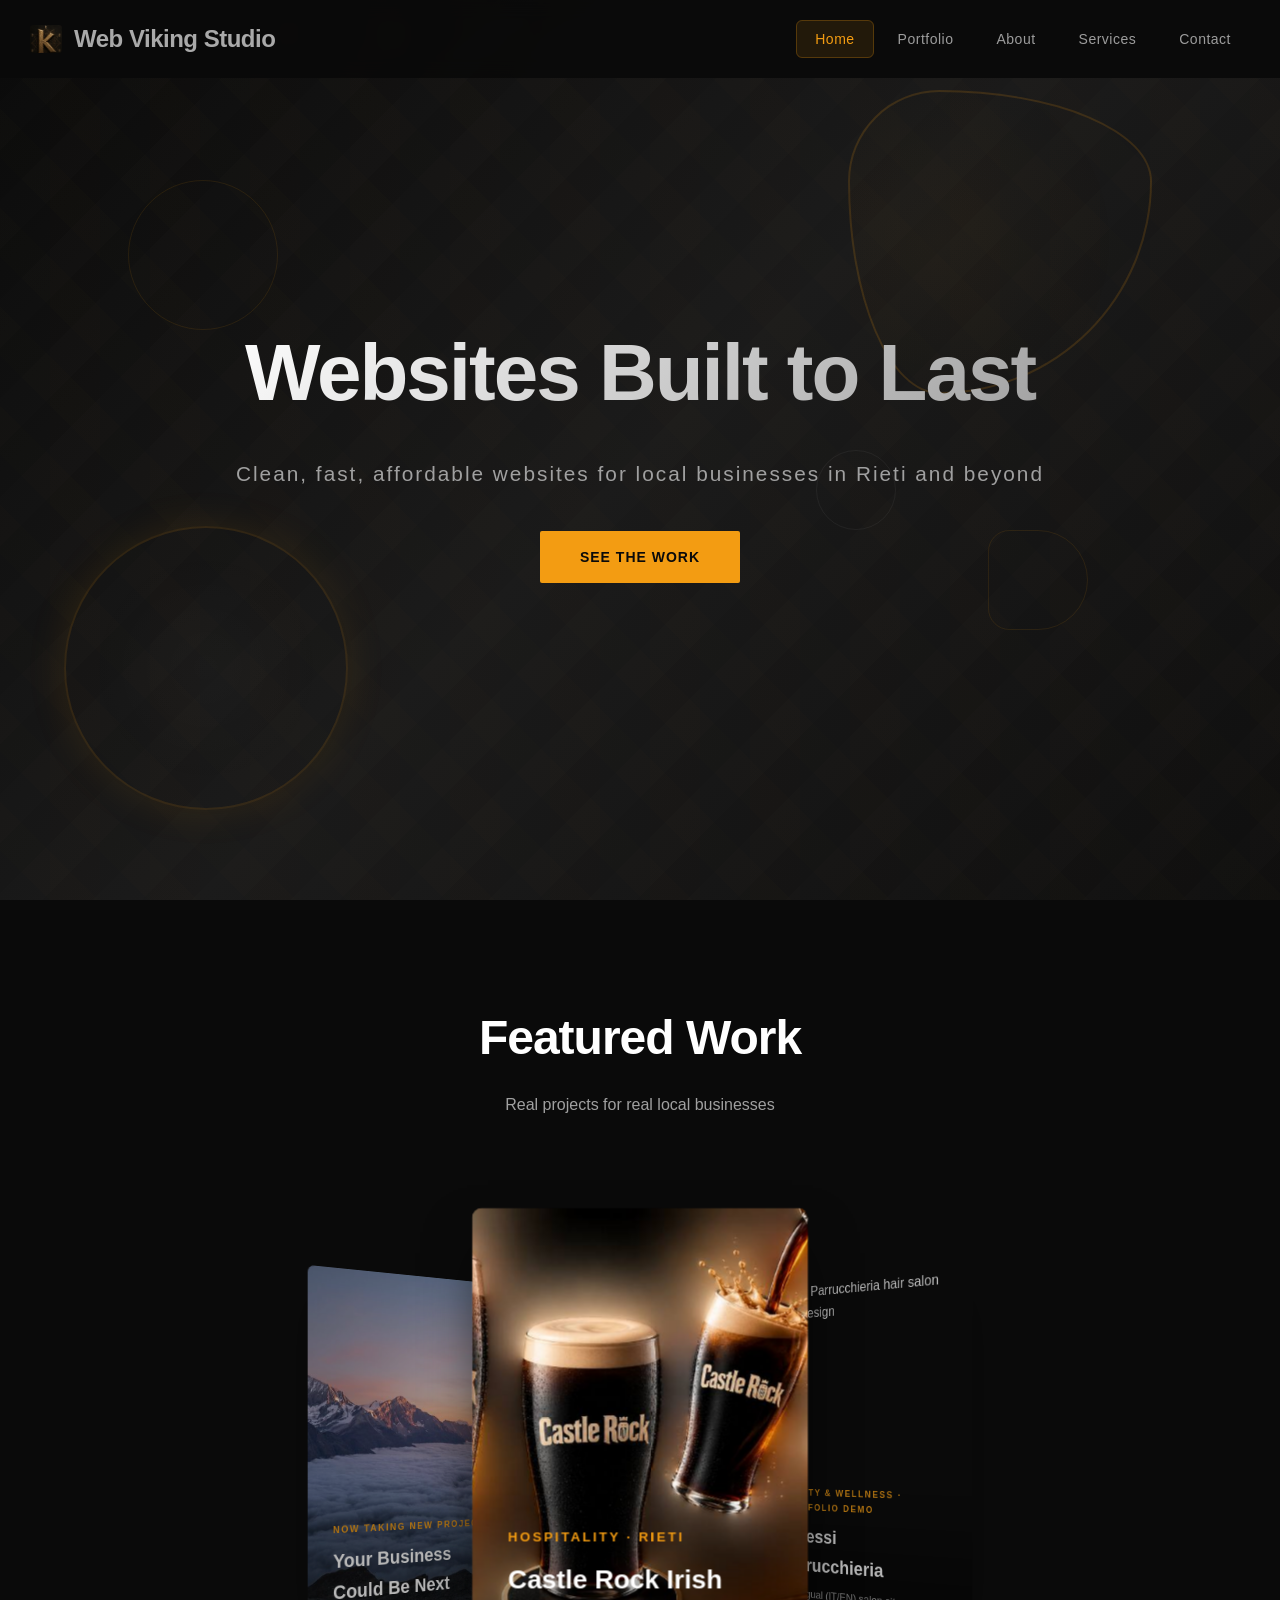
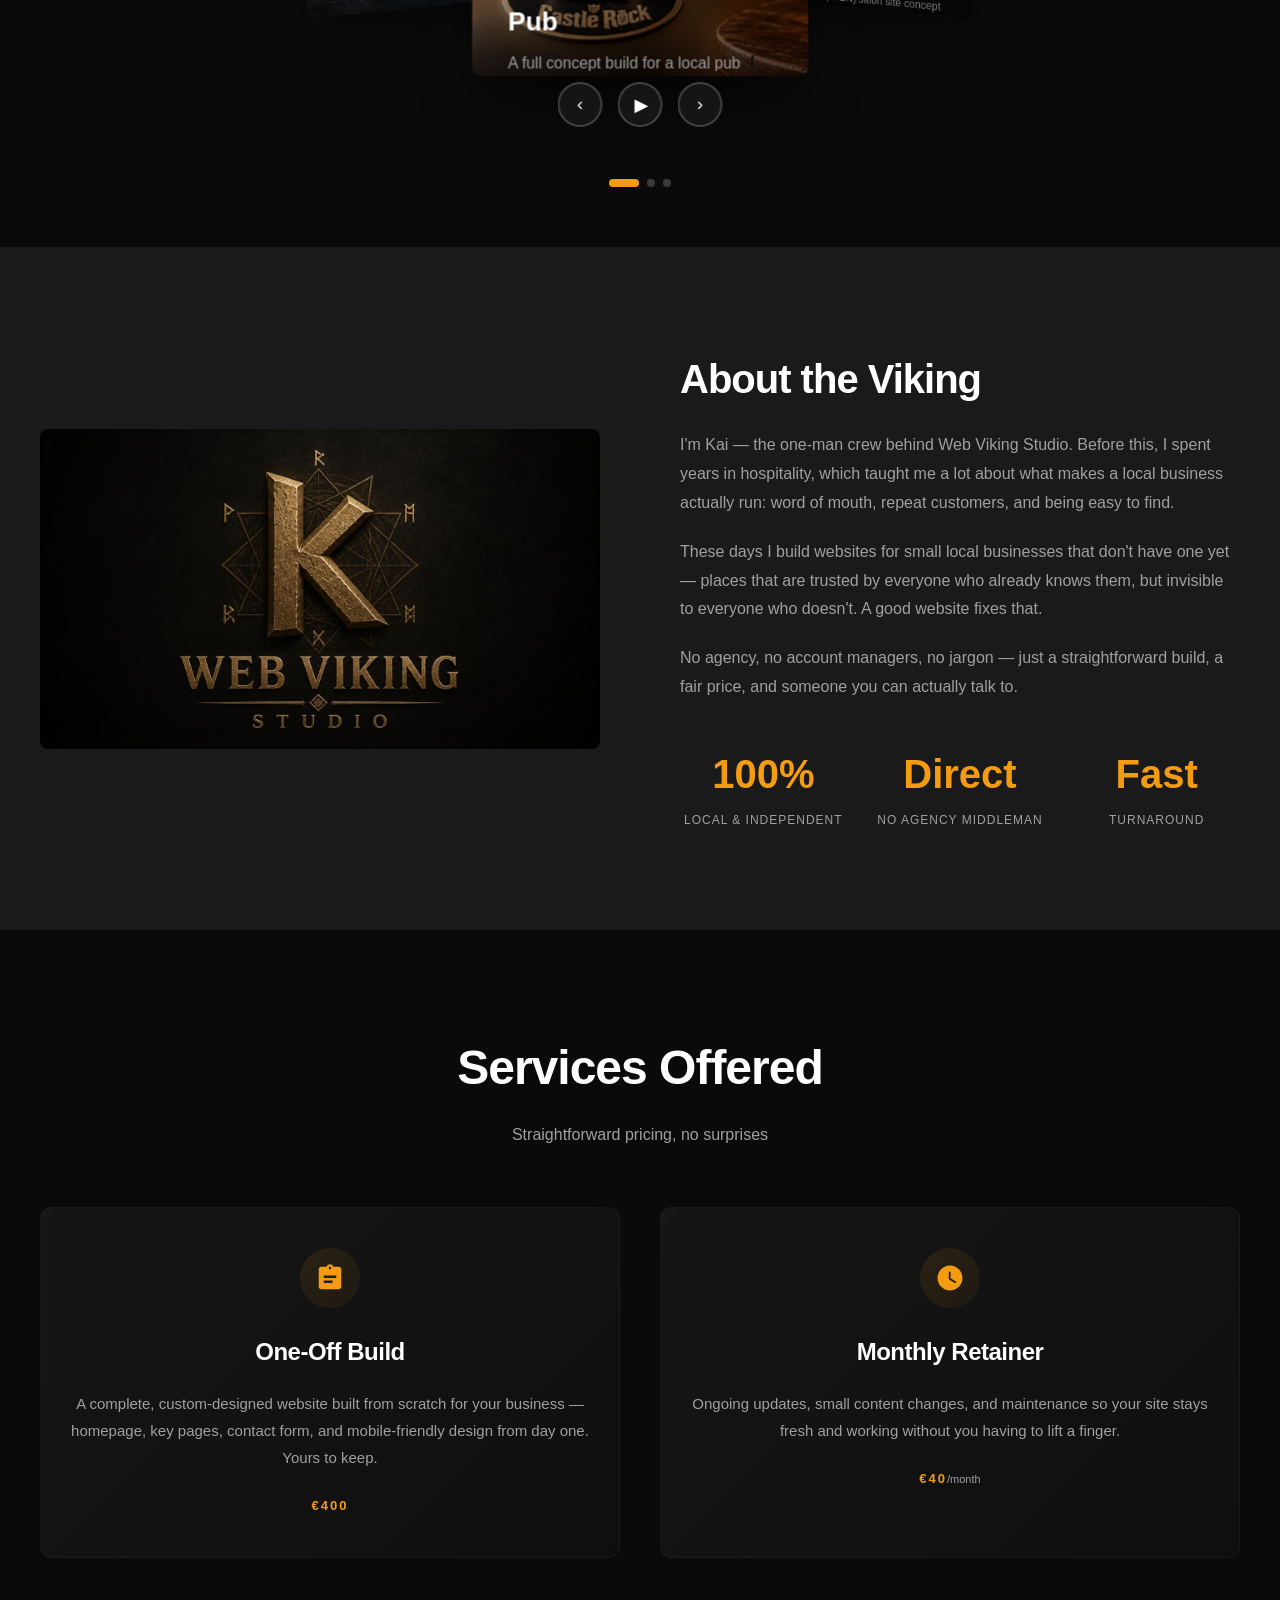
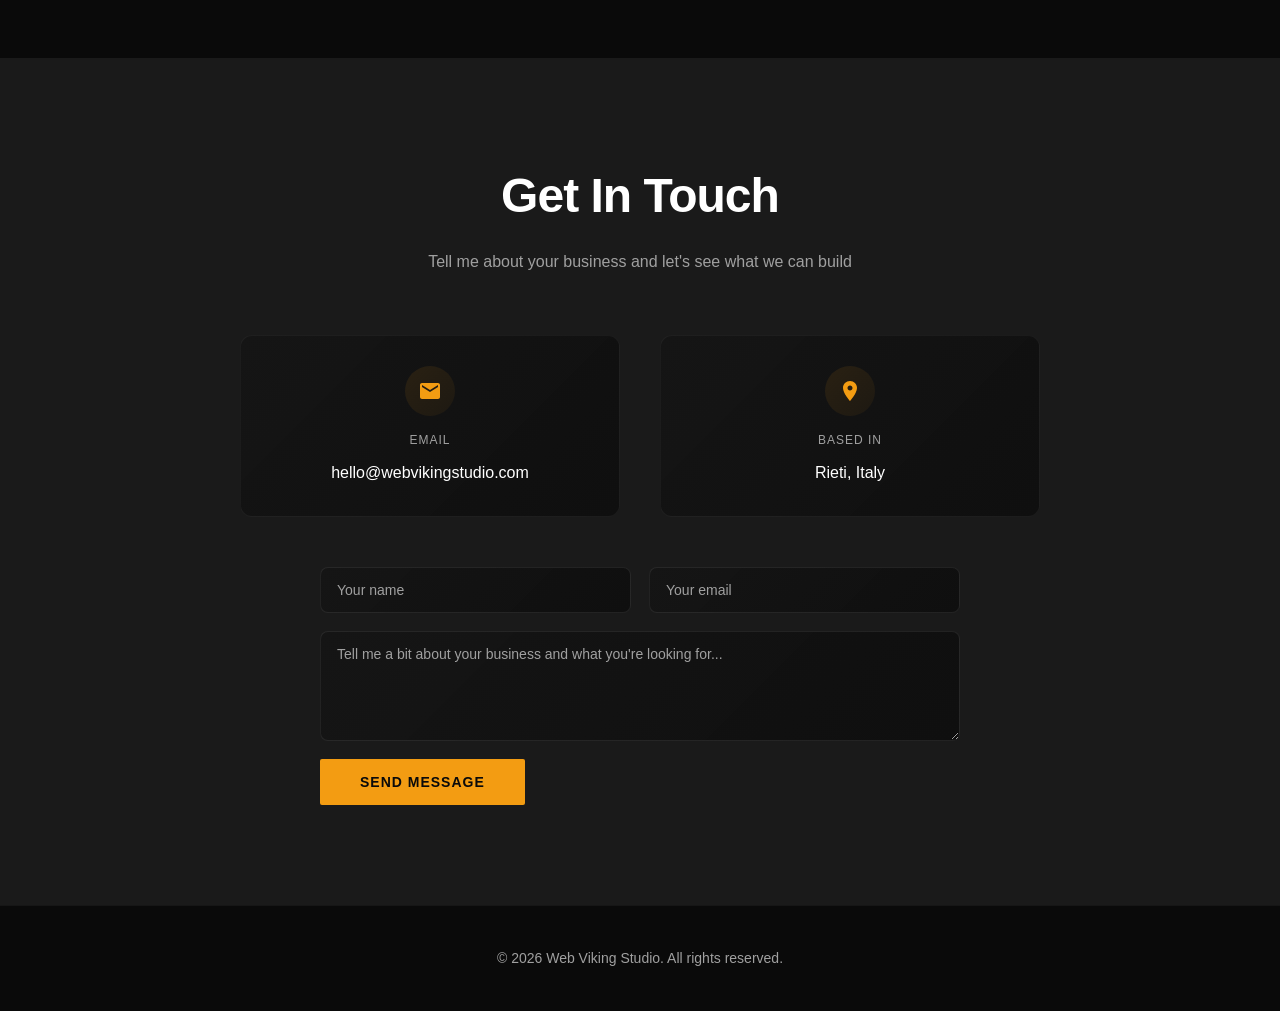
==== index (2).html @ 958fc3f7 "Add files via upload" ====
<!DOCTYPE html>
<html lang="en">
<head>
    <meta charset="UTF-8">
    <meta name="viewport" content="width=device-width, initial-scale=1.0">
    <title>Web Viking Studio &mdash; Websites for Local Businesses</title>
    <meta name="description" content="Web Viking Studio builds clean, fast, affordable websites for small local businesses in Rieti and beyond.">
    <link rel="icon" type="image/png" href="favicon.png">
    <link rel="apple-touch-icon" href="favicon.png">
    <link rel="stylesheet" href="templatemo-amber-folio.css">
</head>
<body>
    <!-- Loading Screen -->
    <div class="loading-screen" id="loadingScreen">
        <div class="loader"></div>
    </div>

    <!-- Header Navigation -->
    <header id="header">
        <nav>
            <a href="#home" class="logo">
                <img src="images/logo-mark.png" alt="Web Viking Studio" class="logo-mark">
                Web Viking Studio
            </a>
            <ul class="nav-menu" id="navMenu">
                <li><a href="#home">Home</a></li>
                <li><a href="#portfolio">Portfolio</a></li>
                <li><a href="#about">About</a></li>
                <li><a href="#services">Services</a></li>
                <li><a href="#contact">Contact</a></li>
            </ul>
            <div class="menu-toggle" id="menuToggle">
                <span></span>
                <span></span>
                <span></span>
            </div>
        </nav>
    </header>

    <!-- Hero Section -->
    <section class="hero-section" id="home">
        <div class="hero-bg"></div>
        <div class="hero-shapes">
            <div class="floating-accent accent-1"></div>
            <div class="floating-accent accent-2"></div>
            <div class="floating-accent accent-3"></div>
        </div>
        <div class="hero-content reveal">
            <h1 class="hero-title">Websites Built to Last</h1>
            <p class="hero-subtitle">Clean, fast, affordable websites for local businesses in Rieti and beyond</p>
            <a href="#portfolio" class="cta-button">See the Work</a>
        </div>
    </section>

    <!-- Portfolio Section with Coverflow -->
    <section class="portfolio-section" id="portfolio">
        <div class="section-header reveal">
            <h2 class="section-title">Featured Work</h2>
            <p class="section-subtitle">Real projects for real local businesses</p>
        </div>

        <div class="coverflow-wrapper">
            <div class="coverflow-container" id="coverflowContainer">
                <!-- Castle Rock Irish Pub -->
                <div class="coverflow-item" data-index="0">
                    <img src="images/castle-rock-case-study.jpg" alt="Castle Rock Irish Pub website design" class="portfolio-image">
                    <div class="portfolio-overlay">
                        <div class="portfolio-category">Hospitality &middot; Rieti</div>
                        <h3 class="portfolio-title">Castle Rock Irish Pub</h3>
                        <p class="portfolio-description">A full concept build for a local pub with no website &mdash; menu, hours, and story, all in one place.</p>
                        <a href="https://castle-rock-demo--kingkai91.replit.app" target="_blank" rel="noopener" class="portfolio-link">View live demo &rarr;</a>
                    </div>
                </div>

                <!-- Riflessi Parrucchieria (portfolio demo) -->
                <div class="coverflow-item" data-index="1">
                    <img src="images/riflessi-case-study.jpg" alt="Riflessi Parrucchieria hair salon website design" class="portfolio-image">
                    <div class="portfolio-overlay">
                        <div class="portfolio-category">Beauty &amp; Wellness &middot; Portfolio Demo</div>
                        <h3 class="portfolio-title">Riflessi Parrucchieria</h3>
                        <p class="portfolio-description">A bilingual (IT/EN) salon site concept with online booking &mdash; built to show what a hair salon's site could look like.</p>
                        <a href="https://kylar-v.github.io/riflessi-portfolio-demo/" target="_blank" rel="noopener" class="portfolio-link">View live demo &rarr;</a>
                    </div>
                </div>

                <!-- Invitation slide -->
                <div class="coverflow-item" data-index="2">
                    <img src="images/mountain-cta.jpg" alt="Your business could be next" class="portfolio-image">
                    <div class="portfolio-overlay">
                        <div class="portfolio-category">Now Taking New Projects</div>
                        <h3 class="portfolio-title">Your Business Could Be Next</h3>
                        <p class="portfolio-description">If you don't have a website yet, this could be the start of yours.</p>
                        <a href="#contact" class="portfolio-link">Get in touch &rarr;</a>
                    </div>
                </div>
            </div>

            <!-- Navigation Controls -->
            <div class="coverflow-controls">
                <button class="control-btn" id="prevBtn">‹</button>
                <button class="control-btn" id="playPauseBtn">▶</button>
                <button class="control-btn" id="nextBtn">›</button>
            </div>

            <!-- Indicators -->
            <div class="indicators" id="indicators">
                <div class="indicator active" data-index="0"></div>
                <div class="indicator" data-index="1"></div>
                <div class="indicator" data-index="2"></div>
            </div>
        </div>
    </section>

    <!-- About Section -->
    <section class="about-section" id="about">
        <div class="about-container reveal">
            <div class="about-image">
                <img src="images/web-viking-logo.jpg" alt="Web Viking Studio">
            </div>
            <div class="about-content">
                <h2>About the Viking</h2>
                <p>I'm Kai &mdash; the one-man crew behind Web Viking Studio. Before this, I spent years in hospitality, which taught me a lot about what makes a local business actually run: word of mouth, repeat customers, and being easy to find.</p>
                <p>These days I build websites for small local businesses that don't have one yet &mdash; places that are trusted by everyone who already knows them, but invisible to everyone who doesn't. A good website fixes that.</p>
                <p>No agency, no account managers, no jargon &mdash; just a straightforward build, a fair price, and someone you can actually talk to.</p>

                <div class="stats">
                    <div class="stat-item">
                        <div class="stat-number">100%</div>
                        <div class="stat-label">Local &amp; Independent</div>
                    </div>
                    <div class="stat-item">
                        <div class="stat-number">Direct</div>
                        <div class="stat-label">No Agency Middleman</div>
                    </div>
                    <div class="stat-item">
                        <div class="stat-number">Fast</div>
                        <div class="stat-label">Turnaround</div>
                    </div>
                </div>
            </div>
        </div>
    </section>

    <!-- Services Section -->
    <section class="services-section" id="services">
        <div class="services-container">
            <div class="section-header reveal">
                <h2 class="section-title">Services Offered</h2>
                <p class="section-subtitle">Straightforward pricing, no surprises</p>
            </div>

            <div class="services-grid reveal">
                <div class="service-card">
                    <div class="service-icon">
                        <svg viewBox="0 0 24 24" xmlns="http://www.w3.org/2000/svg">
                            <path d="M19 3H14.82C14.4 1.84 13.3 1 12 1S9.6 1.84 9.18 3H5C3.9 3 3 3.9 3 5V19C3 20.1 3.9 21 5 21H19C20.1 21 21 20.1 21 19V5C21 3.9 20.1 3 19 3ZM12 3C12.55 3 13 3.45 13 4S12.55 5 12 5 11 4.55 11 4 11.45 3 12 3ZM17 12H7V10H17V12ZM14 16H7V14H14V16Z"/>
                        </svg>
                    </div>
                    <h3 class="service-title">One-Off Build</h3>
                    <p class="service-description">A complete, custom-designed website built from scratch for your business &mdash; homepage, key pages, contact form, and mobile-friendly design from day one. Yours to keep.</p>
                    <div class="service-price">&euro;400</div>
                </div>

                <div class="service-card">
                    <div class="service-icon">
                        <svg viewBox="0 0 24 24" xmlns="http://www.w3.org/2000/svg">
                            <path d="M12 2C6.48 2 2 6.48 2 12S6.48 22 12 22 22 17.52 22 12 17.52 2 12 2ZM12.5 7V12.25L17 14.92L16.25 16.15L11 13V7H12.5Z"/>
                        </svg>
                    </div>
                    <h3 class="service-title">Monthly Retainer</h3>
                    <p class="service-description">Ongoing updates, small content changes, and maintenance so your site stays fresh and working without you having to lift a finger.</p>
                    <div class="service-price">&euro;40<span class="service-price-period">/month</span></div>
                </div>
            </div>
        </div>
    </section>

    <!-- Contact Section -->
    <section class="contact-section" id="contact">
        <div class="contact-container">
            <div class="section-header reveal">
                <h2 class="section-title">Get In Touch</h2>
                <p class="section-subtitle">Tell me about your business and let's see what we can build</p>
            </div>

            <div class="contact-info reveal">
                <a href="mailto:hello@webvikingstudio.com" class="contact-item">
                    <div class="contact-icon">
                        <svg viewBox="0 0 24 24" xmlns="http://www.w3.org/2000/svg">
                            <path d="M20 4H4C2.9 4 2 4.9 2 6V18C2 19.1 2.9 20 4 20H20C21.1 20 22 19.1 22 18V6C22 4.9 21.1 4 20 4ZM20 8L12 13L4 8V6L12 11L20 6V8Z"/>
                        </svg>
                    </div>
                    <div class="contact-label">Email</div>
                    <div class="contact-value">hello@webvikingstudio.com</div>
                </a>

                <a href="https://maps.google.com/?q=Rieti+Italy" target="_blank" rel="noopener" class="contact-item">
                    <div class="contact-icon">
                        <svg viewBox="0 0 24 24" xmlns="http://www.w3.org/2000/svg">
                            <path d="M12 2C8.13 2 5 5.13 5 9C5 14.25 12 22 12 22S19 14.25 19 9C19 5.13 15.87 2 12 2ZM12 11.5C10.62 11.5 9.5 10.38 9.5 9S10.62 6.5 12 6.5S14.5 7.62 14.5 9S13.38 11.5 12 11.5Z"/>
                        </svg>
                    </div>
                    <div class="contact-label">Based In</div>
                    <div class="contact-value">Rieti, Italy</div>
                </a>
            </div>

            <form class="contact-form reveal" id="contactForm">
                <div class="form-row">
                    <input type="text" id="cf-name" name="name" placeholder="Your name" required>
                    <input type="email" id="cf-email" name="email" placeholder="Your email" required>
                </div>
                <textarea id="cf-message" name="message" rows="5" placeholder="Tell me a bit about your business and what you're looking for..." required></textarea>
                <button type="submit" class="cta-button">Send Message</button>
            </form>
        </div>
    </section>

    <!-- Footer -->
    <footer>
        <div class="footer-content">
            <p class="footer-text">
                &copy; 2026 Web Viking Studio. All rights reserved.
            </p>
        </div>
    </footer>
    <script src="templatemo-amber-script.js"></script>
</body>
</html>
---- templatemo-amber-folio.css ----
@charset "utf-8";
/* 

CSS Document 

TemplateMo 615 Amber Folio

https://templatemo.com/tm-615-amber-folio

*/

* {
	margin: 0;
	padding: 0;
	box-sizing: border-box;
}

:root {
	--primary-dark: #0a0a0a;
	--secondary-dark: #1a1a1a;
	--accent-color: #f39c12;
	--text-light: #ffffff;
	--text-gray: #a0a0a0;
	--card-dark: #151515;
}

html {
	scroll-behavior: smooth;
}

body {
	font-family: 'Inter', -apple-system, BlinkMacSystemFont, 'Segoe UI', sans-serif;
	background: var(--primary-dark);
	color: var(--text-light);
	overflow-x: hidden;
	line-height: 1.6;
}

/* Custom Scrollbar */
::-webkit-scrollbar {
	width: 8px;
}

::-webkit-scrollbar-track {
	background: var(--secondary-dark);
}

::-webkit-scrollbar-thumb {
	background: var(--accent-color);
	border-radius: 4px;
}

/* Header Navigation */
header {
	position: fixed;
	top: 0;
	left: 0;
	right: 0;
	background: rgba(10, 10, 10, 0.95);
	backdrop-filter: blur(10px);
	z-index: 1000;
	padding: 20px 0;
	transition: all 0.3s ease;
}

header.scrolled {
	padding: 15px 0;
	background: rgba(10, 10, 10, 0.98);
}

nav {
	max-width: 1400px;
	margin: 0 auto;
	padding: 0 30px;
	display: flex;
	justify-content: space-between;
	align-items: center;
}

.logo {
	font-size: 24px;
	font-weight: 700;
	letter-spacing: -0.5px;
	color: rgba(255, 255, 255, 0.65);
	text-decoration: none;
	display: flex;
	align-items: center;
	gap: 12px;
	transition: all 0.3s ease;
}

.logo:hover {
	color: rgba(255, 255, 255, 0.85);
}

.logo svg {
	width: 32px;
	height: 32px;
	fill: var(--accent-color);
	opacity: 0.9;
	transition: all 0.3s ease;
}

.logo:hover svg {
	opacity: 1;
	transform: rotate(-5deg) scale(1.05);
}

.nav-menu {
	display: flex;
	list-style: none;
	gap: 5px;
}

.nav-menu a {
	color: rgba(255, 255, 255, 0.6);
	text-decoration: none;
	font-size: 14px;
	font-weight: 500;
	letter-spacing: 0.5px;
	padding: 10px 18px;
	position: relative;
	transition: all 0.3s ease;
	border-radius: 6px;
	background: transparent;
	border: 1px solid transparent;
}

.nav-menu a::before {
	content: '';
	position: absolute;
	top: 50%;
	left: 50%;
	width: 0;
	height: 0;
	background: radial-gradient(circle, rgba(243, 156, 18, 0.15) 0%, transparent 70%);
	border-radius: 50%;
	transform: translate(-50%, -50%);
	transition: all 0.4s ease;
	z-index: -1;
}

.nav-menu a:hover {
	color: rgba(255, 255, 255, 0.9);
	background: linear-gradient(135deg,
			rgba(243, 156, 18, 0.08) 0%,
			rgba(243, 156, 18, 0.03) 100%);
	border-color: rgba(243, 156, 18, 0.2);
	transform: translateY(-1px);
}

.nav-menu a:hover::before {
	width: 100%;
	height: 100%;
	border-radius: 6px;
}

.nav-menu a.active {
	color: var(--accent-color);
	background: rgba(243, 156, 18, 0.1);
	border-color: rgba(243, 156, 18, 0.25);
}

/* Mobile Menu Toggle */
.menu-toggle {
	display: none;
	flex-direction: column;
	cursor: pointer;
	gap: 4px;
}

.menu-toggle span {
	width: 25px;
	height: 2px;
	background: var(--text-light);
	transition: all 0.3s ease;
}

/* Hero Section */
.hero-section {
	height: 100vh;
	display: flex;
	align-items: center;
	justify-content: center;
	position: relative;
	background: linear-gradient(135deg, #0a0a0a 0%, #1a1a1a 50%, #0f0f0f 100%);
	margin-top: 0;
	overflow: hidden;
}

.hero-bg {
	position: absolute;
	top: 0;
	left: 0;
	right: 0;
	bottom: 0;
	opacity: 0.2;
	background-image:
		repeating-linear-gradient(45deg, transparent, transparent 35px, rgba(243, 156, 18, 0.04) 35px, rgba(243, 156, 18, 0.04) 70px),
		repeating-linear-gradient(-45deg, transparent, transparent 35px, rgba(255, 255, 255, .04) 35px, rgba(255, 255, 255, .04) 70px),
		repeating-linear-gradient(90deg, transparent, transparent 50px, rgba(243, 156, 18, 0.03) 50px, rgba(243, 156, 18, 0.03) 100px);
}

/* Animated geometric shapes for hero background */
.hero-section::before {
	content: '';
	position: absolute;
	top: 10%;
	right: 10%;
	width: 300px;
	height: 300px;
	border: 2px solid rgba(243, 156, 18, 0.15);
	border-radius: 30% 70% 70% 30% / 30% 30% 70% 70%;
	animation: morphShape 20s ease-in-out infinite;
	background: radial-gradient(circle at 30% 50%, rgba(243, 156, 18, 0.03), transparent 70%);
}

.hero-section::after {
	content: '';
	position: absolute;
	bottom: 10%;
	left: 5%;
	width: 280px;
	height: 280px;
	border: 2px solid rgba(243, 156, 18, 0.12);
	border-radius: 50%;
	animation: rotateShape 25s linear infinite;
	background: radial-gradient(circle at 50% 50%, rgba(255, 255, 255, 0.02), transparent 60%);
	box-shadow: 0 0 40px rgba(243, 156, 18, 0.1);
}

/* Additional floating accent shapes */
.hero-shapes {
	position: absolute;
	top: 0;
	left: 0;
	width: 100%;
	height: 100%;
	pointer-events: none;
}

.floating-accent {
	position: absolute;
	border: 1px solid rgba(243, 156, 18, 0.1);
	animation: float 15s ease-in-out infinite;
}

.accent-1 {
	top: 20%;
	left: 10%;
	width: 150px;
	height: 150px;
	border-radius: 50%;
	animation-delay: 0s;
}

.accent-2 {
	bottom: 30%;
	right: 15%;
	width: 100px;
	height: 100px;
	border-radius: 30% 70% 70% 30%;
	animation-delay: -5s;
}

.accent-3 {
	top: 50%;
	right: 30%;
	width: 80px;
	height: 80px;
	border-radius: 50%;
	animation-delay: -10s;
	border-color: rgba(255, 255, 255, 0.05);
}

@keyframes morphShape {

	0%,
	100% {
		border-radius: 30% 70% 70% 30% / 30% 30% 70% 70%;
		transform: rotate(0deg) scale(1);
	}

	33% {
		border-radius: 70% 30% 30% 70% / 70% 70% 30% 30%;
		transform: rotate(120deg) scale(1.1);
	}

	66% {
		border-radius: 30% 70% 40% 60% / 60% 30% 70% 40%;
		transform: rotate(240deg) scale(0.95);
	}
}

@keyframes rotateShape {
	0% {
		transform: rotate(0deg) scale(1);
	}

	50% {
		transform: rotate(180deg) scale(1.05);
	}

	100% {
		transform: rotate(360deg) scale(1);
	}
}

@keyframes float {

	0%,
	100% {
		transform: translateY(0) translateX(0) rotate(0deg);
	}

	25% {
		transform: translateY(-20px) translateX(10px) rotate(90deg);
	}

	50% {
		transform: translateY(10px) translateX(-10px) rotate(180deg);
	}

	75% {
		transform: translateY(-10px) translateX(5px) rotate(270deg);
	}
}

.hero-content {
	text-align: center;
	z-index: 1;
	padding: 0 20px;
}

.hero-title {
	font-size: clamp(2.5rem, 8vw, 5rem);
	font-weight: 900;
	letter-spacing: -2px;
	margin-bottom: 20px;
	background: linear-gradient(135deg, #ffffff 0%, #a0a0a0 100%);
	-webkit-background-clip: text;
	-webkit-text-fill-color: transparent;
	background-clip: text;
}

.hero-subtitle {
	font-size: clamp(1rem, 2vw, 1.3rem);
	color: var(--text-gray);
	margin-bottom: 40px;
	font-weight: 300;
	letter-spacing: 2px;
}

.cta-button {
	display: inline-block;
	padding: 15px 40px;
	background: var(--accent-color);
	color: var(--primary-dark);
	text-decoration: none;
	font-weight: 600;
	font-size: 14px;
	letter-spacing: 1px;
	text-transform: uppercase;
	border-radius: 2px;
	transition: all 0.3s ease;
	position: relative;
	overflow: hidden;
}

.cta-button:hover {
	transform: translateY(-2px);
	box-shadow: 0 10px 30px rgba(243, 156, 18, 0.3);
}

/* Portfolio Section with Coverflow */
.portfolio-section {
	padding: 100px 0;
	position: relative;
	background: var(--primary-dark);
	min-height: 100vh;
	display: flex;
	flex-direction: column;
	align-items: center;
	justify-content: center;
}

.section-header {
	text-align: center;
	margin-bottom: 60px;
	padding: 0 20px;
}

.section-title {
	font-size: clamp(2rem, 5vw, 3rem);
	font-weight: 800;
	letter-spacing: -1px;
	margin-bottom: 15px;
}

.section-subtitle {
	color: var(--text-gray);
	font-size: 16px;
	max-width: 600px;
	margin: 0 auto;
}

/* Coverflow Container */
.coverflow-wrapper {
	width: 100%;
	position: relative;
	padding: 40px 0 80px;
}

.coverflow-container {
	width: 900px;
	max-width: 90vw;
	/* Dynamic height based on viewport: min 350px, preferred 45vh, max 500px */
	height: clamp(350px, 45vh, 500px);
	position: relative;
	transform-style: preserve-3d;
	margin: 0 auto;
	perspective: 1200px;
}

.coverflow-item {
	position: absolute;
	/* Dynamic width based on viewport: min 210px, preferred 27vh, max 300px */
	width: clamp(210px, 27vh, 300px);
	/* Dynamic height based on viewport: min 290px, preferred 38vh, max 420px */
	height: clamp(290px, 38vh, 420px);
	left: 50%;
	top: 50%;
	transform-origin: center center;
	cursor: pointer;
	transition: all 0.6s cubic-bezier(0.23, 1, 0.32, 1);
	border-radius: 8px;
	overflow: hidden;
	box-shadow: 0 25px 50px -12px rgba(0, 0, 0, 0.8);
}

/* Adjust for large screens (27" and above) */
@media (min-height: 900px) {
	.coverflow-container {
		height: clamp(450px, 50vh, 550px);
	}

	.coverflow-item {
		width: clamp(280px, 30vh, 340px);
		height: clamp(390px, 42vh, 480px);
	}
}

/* Adjust for small laptops */
@media (max-height: 768px) {
	.coverflow-container {
		height: clamp(300px, 42vh, 380px);
	}

	.coverflow-item {
		width: clamp(180px, 24vh, 240px);
		height: clamp(250px, 34vh, 320px);
	}
}

/* Reflection Effect */
.coverflow-item::after {
	content: '';
	position: absolute;
	top: 100%;
	left: 0;
	width: 100%;
	height: 100%;
	background: inherit;
	transform: scaleY(-1) translateY(1px);
	opacity: 0.15;
	filter: blur(2px);
	mask: linear-gradient(to bottom,
			rgba(0, 0, 0, 0.4) 0%,
			rgba(0, 0, 0, 0.2) 20%,
			rgba(0, 0, 0, 0.1) 40%,
			transparent 60%);
	-webkit-mask: linear-gradient(to bottom,
			rgba(0, 0, 0, 0.4) 0%,
			rgba(0, 0, 0, 0.2) 20%,
			rgba(0, 0, 0, 0.1) 40%,
			transparent 60%);
	pointer-events: none;
}

.portfolio-image {
	width: 100%;
	height: 100%;
	object-fit: cover;
	transition: transform 0.6s ease;
}

.coverflow-item:hover .portfolio-image {
	transform: scale(1.05);
}

.portfolio-overlay {
	position: absolute;
	bottom: 0;
	left: 0;
	right: 0;
	background: linear-gradient(to top,
			rgba(0, 0, 0, 0.95) 0%,
			rgba(0, 0, 0, 0.7) 40%,
			rgba(0, 0, 0, 0.3) 70%,
			transparent 100%);
	padding: 30px;
	transform: translateY(100px);
	transition: transform 0.4s ease;
}

.coverflow-item:hover .portfolio-overlay {
	transform: translateY(0);
}

.portfolio-category {
	font-size: 11px;
	text-transform: uppercase;
	letter-spacing: 2px;
	color: var(--accent-color);
	margin-bottom: 8px;
	font-weight: 600;
}

.portfolio-title {
	font-size: 22px;
	font-weight: 700;
	margin-bottom: 8px;
	color: var(--text-light);
}

.portfolio-description {
	font-size: 13px;
	color: var(--text-gray);
	line-height: 1.5;
}

/* Navigation Controls */
.coverflow-controls {
	position: absolute;
	bottom: 20px;
	left: 50%;
	transform: translateX(-50%);
	display: flex;
	gap: 15px;
	z-index: 10;
}

.control-btn {
	width: 45px;
	height: 45px;
	border: 2px solid rgba(255, 255, 255, 0.2);
	background: rgba(26, 26, 26, 0.8);
	backdrop-filter: blur(10px);
	color: var(--text-light);
	cursor: pointer;
	font-size: 18px;
	display: flex;
	align-items: center;
	justify-content: center;
	border-radius: 50%;
	transition: all 0.3s ease;
	position: relative;
}

.control-btn:hover {
	background: var(--accent-color);
	border-color: var(--accent-color);
	color: var(--primary-dark);
	transform: scale(1.1);
}

/* Adjust play button icon positioning */
#playPauseBtn {
	padding-left: 2px;
}

#playPauseBtn.playing {
	padding-left: 0;
}

/* Indicators */
.indicators {
	position: absolute;
	bottom: -40px;
	left: 50%;
	transform: translateX(-50%);
	display: flex;
	gap: 8px;
	z-index: 10;
}

.indicator {
	width: 8px;
	height: 8px;
	border-radius: 50%;
	background: rgba(255, 255, 255, 0.2);
	cursor: pointer;
	transition: all 0.3s ease;
}

.indicator.active {
	width: 30px;
	border-radius: 4px;
	background: var(--accent-color);
}

/* About Section */
.about-section {
	padding: 100px 30px;
	background: var(--secondary-dark);
}

.about-container {
	max-width: 1200px;
	margin: 0 auto;
	display: grid;
	grid-template-columns: 1fr 1fr;
	gap: 80px;
	align-items: center;
}

.about-image {
	position: relative;
	overflow: hidden;
	border-radius: 8px;
}

.about-image img {
	width: 100%;
	height: auto;
	display: block;
}

.about-content h2 {
	font-size: clamp(2rem, 4vw, 2.5rem);
	margin-bottom: 20px;
	font-weight: 800;
	letter-spacing: -1px;
}

.about-content p {
	color: var(--text-gray);
	line-height: 1.8;
	margin-bottom: 20px;
	font-size: 16px;
}

.stats {
	display: grid;
	grid-template-columns: repeat(3, 1fr);
	gap: 30px;
	margin-top: 40px;
}

.stat-item {
	text-align: center;
}

.stat-number {
	font-size: 2.5rem;
	font-weight: 800;
	color: var(--accent-color);
	margin-bottom: 5px;
}

.stat-label {
	font-size: 12px;
	text-transform: uppercase;
	letter-spacing: 1px;
	color: var(--text-gray);
}

/* Services Section */
.services-section {
	padding: 100px 30px;
	background: var(--primary-dark);
}

.services-container {
	max-width: 1200px;
	margin: 0 auto;
}

.services-grid {
	display: grid;
	grid-template-columns: repeat(auto-fit, minmax(300px, 1fr));
	gap: 40px;
	margin-top: 60px;
}

.service-card {
	background: linear-gradient(135deg, rgba(26, 26, 26, 0.8), rgba(15, 15, 15, 0.9));
	padding: 40px 30px;
	border-radius: 12px;
	text-align: center;
	transition: all 0.4s ease;
	border: 1px solid rgba(255, 255, 255, 0.03);
	position: relative;
	overflow: hidden;
}

.service-card::before {
	content: '';
	position: absolute;
	top: -50%;
	right: -50%;
	width: 200%;
	height: 200%;
	background: radial-gradient(circle, var(--accent-color) 0%, transparent 70%);
	opacity: 0;
	transition: opacity 0.4s ease;
	pointer-events: none;
}

.service-card:hover::before {
	opacity: 0.05;
}

.service-card:hover {
	transform: translateY(-10px);
	border-color: rgba(243, 156, 18, 0.3);
	box-shadow: 0 20px 40px rgba(0, 0, 0, 0.5);
	background: linear-gradient(135deg, rgba(30, 30, 30, 0.9), rgba(20, 20, 20, 1));
}

.service-icon {
	width: 60px;
	height: 60px;
	margin: 0 auto 25px;
	display: flex;
	align-items: center;
	justify-content: center;
	background: linear-gradient(135deg, rgba(243, 156, 18, 0.1), rgba(243, 156, 18, 0.05));
	border-radius: 50%;
	transition: all 0.4s ease;
}

.service-card:hover .service-icon {
	transform: scale(1.1);
	background: linear-gradient(135deg, rgba(243, 156, 18, 0.15), rgba(243, 156, 18, 0.1));
}

.service-icon svg {
	width: 30px;
	height: 30px;
	fill: var(--accent-color);
}

.service-title {
	font-size: 1.5rem;
	margin-bottom: 18px;
	font-weight: 700;
	color: var(--text-light);
	letter-spacing: -0.5px;
}

.service-description {
	color: var(--text-gray);
	line-height: 1.8;
	font-size: 15px;
	margin-bottom: 25px;
}

.service-price {
	font-size: 13px;
	color: var(--accent-color);
	text-transform: uppercase;
	letter-spacing: 2px;
	font-weight: 600;
}

/* Contact Section */
.contact-section {
	padding: 100px 30px;
	background: var(--secondary-dark);
}

.contact-container {
	max-width: 800px;
	margin: 0 auto;
	text-align: center;
}

.contact-info {
	display: grid;
	grid-template-columns: repeat(auto-fit, minmax(200px, 1fr));
	gap: 40px;
	margin-top: 60px;
}

.contact-item {
	display: block;
	padding: 30px;
	background: linear-gradient(135deg, rgba(21, 21, 21, 0.9), rgba(15, 15, 15, 1));
	border-radius: 12px;
	transition: all 0.4s ease;
	text-decoration: none;
	border: 1px solid rgba(255, 255, 255, 0.05);
	cursor: pointer;
	position: relative;
	overflow: hidden;
}

.contact-item::before {
	content: '';
	position: absolute;
	top: -50%;
	left: -50%;
	width: 200%;
	height: 200%;
	background: radial-gradient(circle, var(--accent-color) 0%, transparent 70%);
	opacity: 0;
	transition: opacity 0.4s ease;
	pointer-events: none;
}

.contact-item:hover::before {
	opacity: 0.08;
}

.contact-item:hover {
	transform: translateY(-8px) scale(1.02);
	box-shadow: 0 15px 35px rgba(0, 0, 0, 0.6);
	border-color: rgba(243, 156, 18, 0.3);
}

.contact-icon {
	width: 50px;
	height: 50px;
	margin: 0 auto 15px;
	display: flex;
	align-items: center;
	justify-content: center;
	background: linear-gradient(135deg, rgba(243, 156, 18, 0.1), rgba(243, 156, 18, 0.05));
	border-radius: 50%;
	transition: all 0.4s ease;
}

.contact-item:hover .contact-icon {
	transform: rotate(5deg) scale(1.1);
	background: linear-gradient(135deg, rgba(243, 156, 18, 0.2), rgba(243, 156, 18, 0.1));
}

.contact-icon svg {
	width: 24px;
	height: 24px;
	fill: var(--accent-color);
}

.contact-label {
	font-size: 12px;
	text-transform: uppercase;
	letter-spacing: 1px;
	color: var(--text-gray);
	margin-bottom: 10px;
}

.contact-value {
	color: var(--text-light);
	font-size: 16px;
	text-decoration: none;
	transition: color 0.3s ease;
}

.contact-item:hover .contact-value {
	color: var(--accent-color);
}

/* Footer */
footer {
	background: var(--primary-dark);
	padding: 40px 30px;
	text-align: center;
	border-top: 1px solid rgba(255, 255, 255, 0.05);
}

.footer-content {
	max-width: 1200px;
	margin: 0 auto;
}

.social-links {
	display: flex;
	justify-content: center;
	gap: 20px;
	margin-bottom: 30px;
}

.social-link {
	width: 45px;
	height: 45px;
	border: 1px solid rgba(255, 255, 255, 0.08);
	border-radius: 50%;
	display: flex;
	align-items: center;
	justify-content: center;
	color: var(--text-gray);
	text-decoration: none;
	transition: all 0.3s ease;
	background: rgba(26, 26, 26, 0.5);
	position: relative;
	overflow: hidden;
}

.social-link::before {
	content: '';
	position: absolute;
	top: 50%;
	left: 50%;
	width: 0;
	height: 0;
	border-radius: 50%;
	background: var(--accent-color);
	transition: all 0.4s ease;
	transform: translate(-50%, -50%);
}

.social-link:hover::before {
	width: 100%;
	height: 100%;
}

.social-link svg {
	width: 20px;
	height: 20px;
	fill: var(--text-gray);
	z-index: 1;
	transition: all 0.3s ease;
}

.social-link:hover {
	border-color: var(--accent-color);
	transform: translateY(-3px);
}

.social-link:hover svg {
	fill: var(--primary-dark);
}

.footer-text {
	color: var(--text-gray);
	font-size: 14px;
	line-height: 1.8;
}

.footer-text a {
	color: var(--accent-color);
	text-decoration: none;
	font-weight: 600;
	transition: opacity 0.3s ease;
}

.footer-text a:hover {
	opacity: 0.8;
}

/* Mobile Responsive Styles */
@media (max-width: 768px) {
	.nav-menu {
		position: fixed;
		left: -100%;
		top: 70px;
		flex-direction: column;
		background: rgba(10, 10, 10, 0.98);
		width: 100%;
		text-align: center;
		transition: 0.3s;
		padding: 30px 0;
		gap: 10px;
		backdrop-filter: blur(10px);
	}

	.nav-menu.active {
		left: 0;
	}

	.nav-menu a {
		padding: 12px 20px;
		display: block;
		font-size: 16px;
	}

	.menu-toggle {
		display: flex;
	}

	.menu-toggle.active span:nth-child(1) {
		transform: rotate(45deg) translate(5px, 5px);
	}

	.menu-toggle.active span:nth-child(2) {
		opacity: 0;
	}

	.menu-toggle.active span:nth-child(3) {
		transform: rotate(-45deg) translate(5px, -5px);
	}

	.coverflow-container {
		height: clamp(280px, 40vh, 350px);
	}

	.coverflow-item {
		width: clamp(170px, 22vh, 220px);
		height: clamp(230px, 30vh, 300px);
	}

	.about-container {
		grid-template-columns: 1fr;
		gap: 40px;
	}

	.stats {
		grid-template-columns: repeat(3, 1fr);
		gap: 20px;
	}

	.stat-number {
		font-size: 1.8rem;
	}

	.contact-info {
		grid-template-columns: 1fr;
		gap: 20px;
	}
}

@media (max-width: 480px) {
	.hero-title {
		font-size: 2.5rem;
	}

	.coverflow-container {
		height: clamp(250px, 38vh, 320px);
	}

	.coverflow-item {
		width: clamp(150px, 20vh, 200px);
		height: clamp(200px, 28vh, 280px);
	}

	.portfolio-overlay {
		padding: 20px;
	}

	.portfolio-title {
		font-size: 18px;
	}

	.services-grid {
		grid-template-columns: 1fr;
	}
}

/* Loading Animation */
.loading-screen {
	position: fixed;
	top: 0;
	left: 0;
	right: 0;
	bottom: 0;
	background: var(--primary-dark);
	display: flex;
	align-items: center;
	justify-content: center;
	z-index: 9999;
	transition: opacity 0.5s ease;
}

.loading-screen.hidden {
	opacity: 0;
	pointer-events: none;
}

.loader {
	width: 50px;
	height: 50px;
	border: 3px solid rgba(255, 255, 255, 0.1);
	border-top-color: var(--accent-color);
	border-radius: 50%;
	animation: spin 1s linear infinite;
}

@keyframes spin {
	0% {
		transform: rotate(0deg);
	}

	100% {
		transform: rotate(360deg);
	}
}

/* Smooth Reveal Animations */
.reveal {
	opacity: 0;
	transform: translateY(30px);
	transition: all 0.8s ease;
}

.reveal.active {
	opacity: 1;
	transform: translateY(0);
}
/* ===== Web Viking Studio customizations ===== */

.logo-mark {
	width: 32px;
	height: auto;
	display: block;
	border-radius: 3px;
	transition: transform 0.3s ease;
}

.logo:hover .logo-mark {
	transform: rotate(-5deg) scale(1.05);
}

.portfolio-link {
	display: inline-block;
	margin-top: 10px;
	color: var(--accent-color);
	font-size: 13px;
	font-weight: 600;
	text-decoration: none;
	letter-spacing: 0.5px;
	transition: opacity 0.3s ease;
}

.portfolio-link:hover {
	opacity: 0.75;
}

.service-price-period {
	font-size: 11px;
	color: var(--text-gray);
	text-transform: none;
	letter-spacing: 0;
	font-weight: 400;
}

/* Contact form */
.contact-form {
	max-width: 640px;
	margin: 50px auto 0;
	text-align: left;
	display: flex;
	flex-direction: column;
	gap: 18px;
}

.form-row {
	display: grid;
	grid-template-columns: 1fr 1fr;
	gap: 18px;
}

.contact-form input,
.contact-form textarea {
	width: 100%;
	background: linear-gradient(135deg, rgba(21, 21, 21, 0.9), rgba(15, 15, 15, 1));
	border: 1px solid rgba(255, 255, 255, 0.08);
	border-radius: 8px;
	padding: 14px 16px;
	color: var(--text-light);
	font-family: inherit;
	font-size: 14px;
	resize: vertical;
	transition: border-color 0.3s ease, box-shadow 0.3s ease;
}

.contact-form input::placeholder,
.contact-form textarea::placeholder {
	color: var(--text-gray);
}

.contact-form input:focus,
.contact-form textarea:focus {
	outline: none;
	border-color: rgba(243, 156, 18, 0.5);
	box-shadow: 0 0 0 3px rgba(243, 156, 18, 0.1);
}

.contact-form .cta-button {
	align-self: flex-start;
	border: none;
	cursor: pointer;
	font-family: inherit;
}

@media (max-width: 600px) {
	.form-row {
		grid-template-columns: 1fr;
	}
}
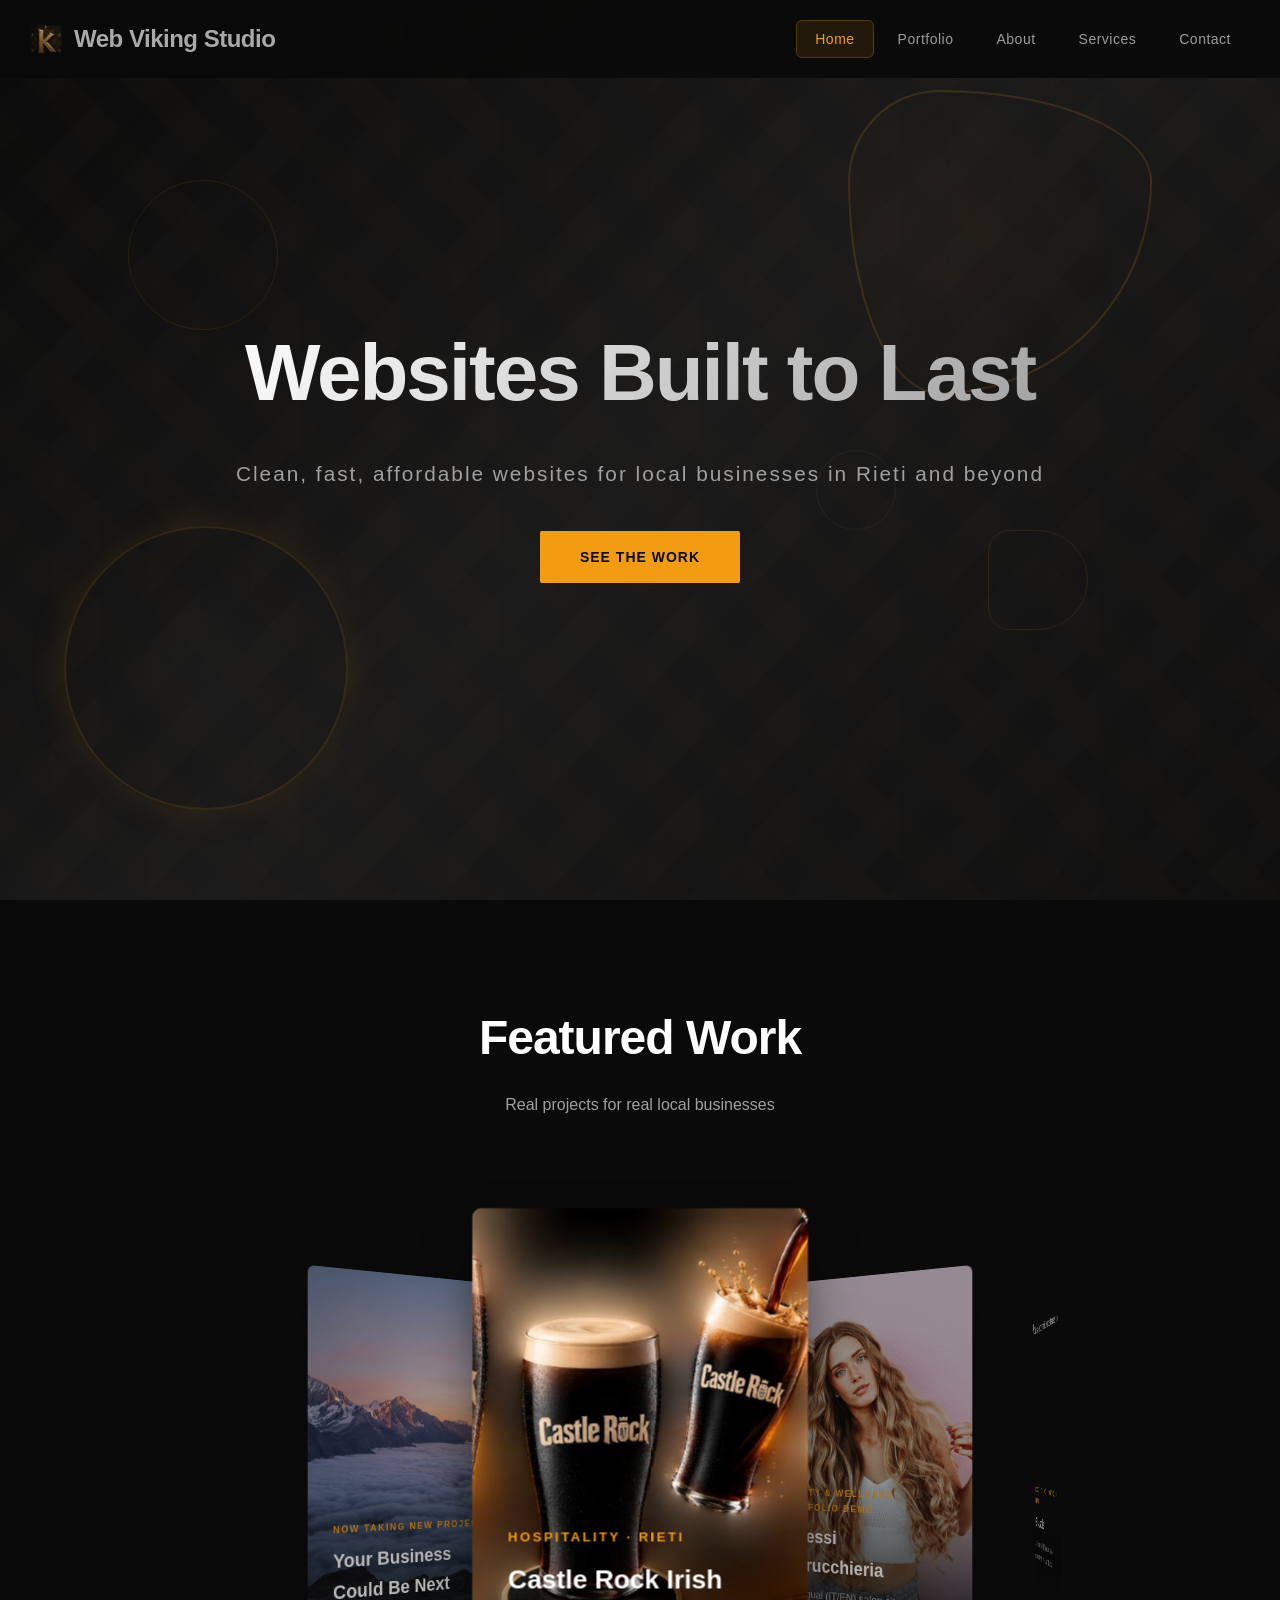
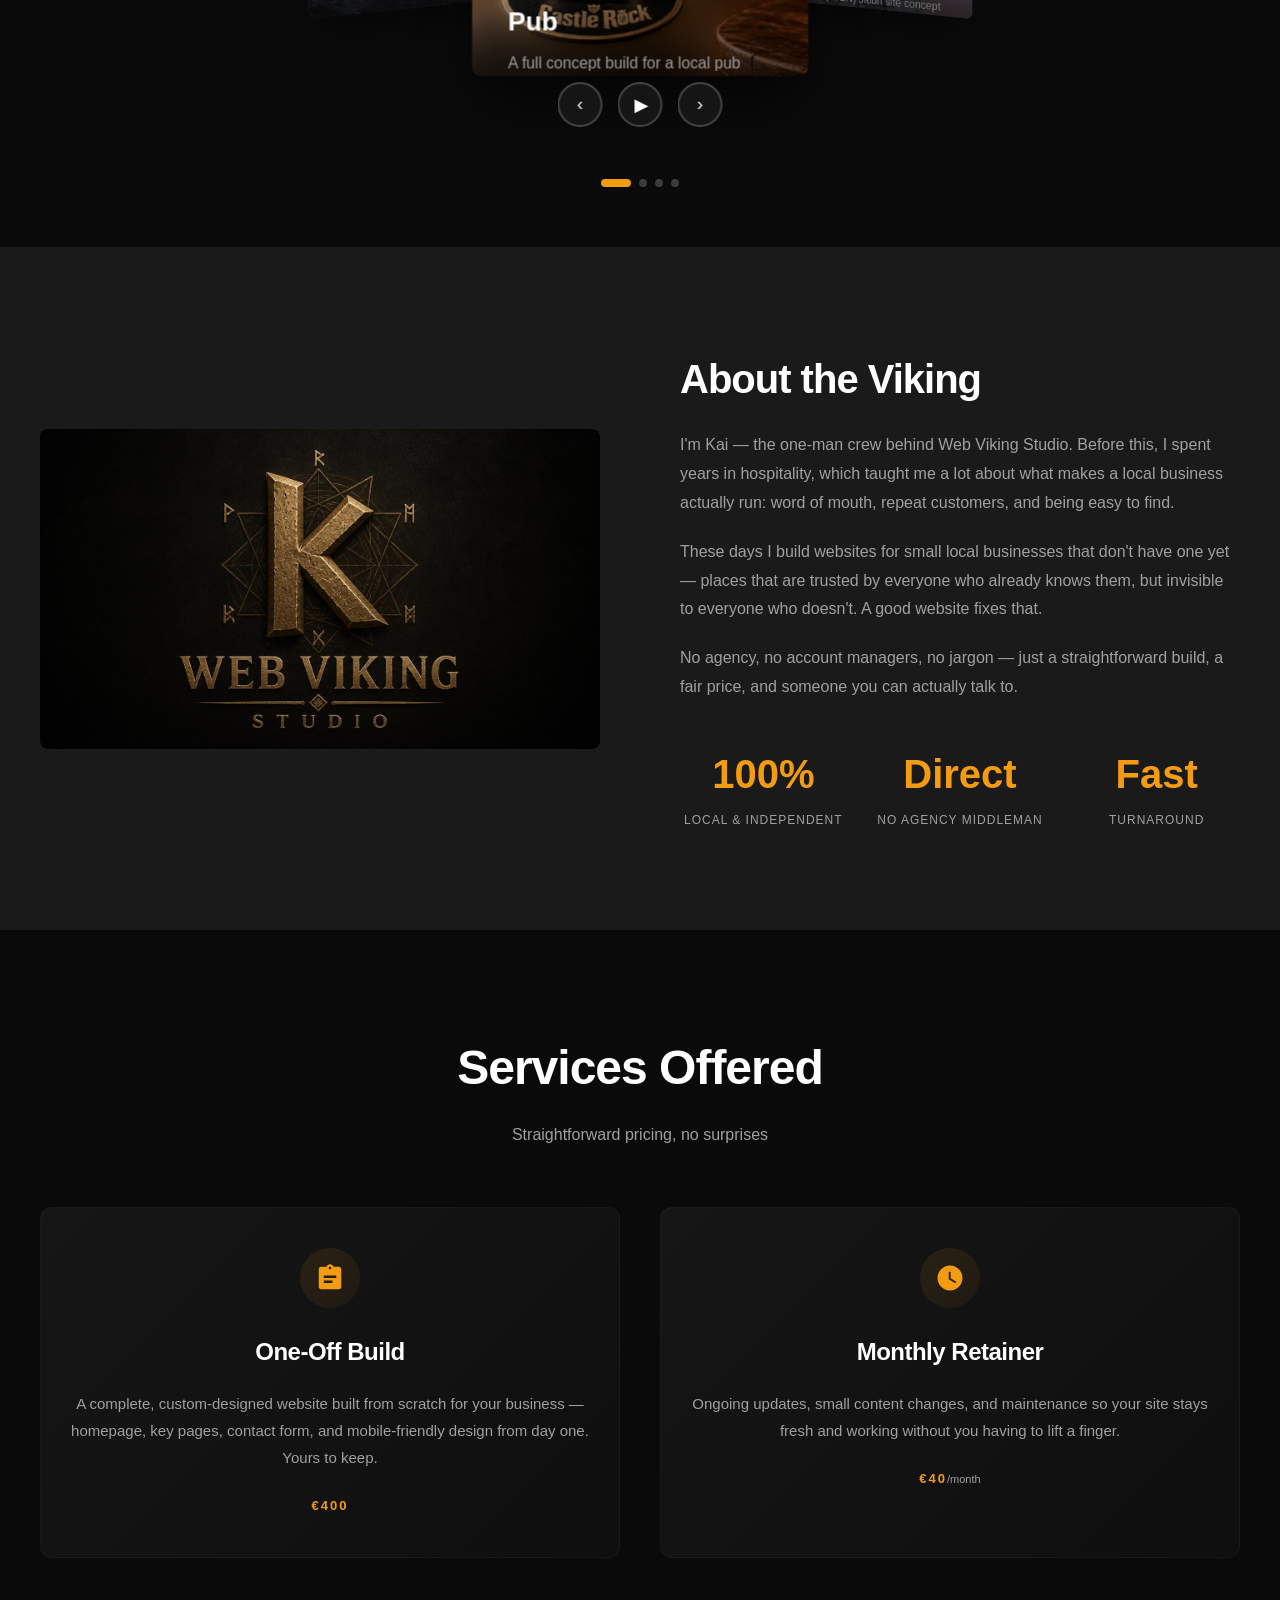
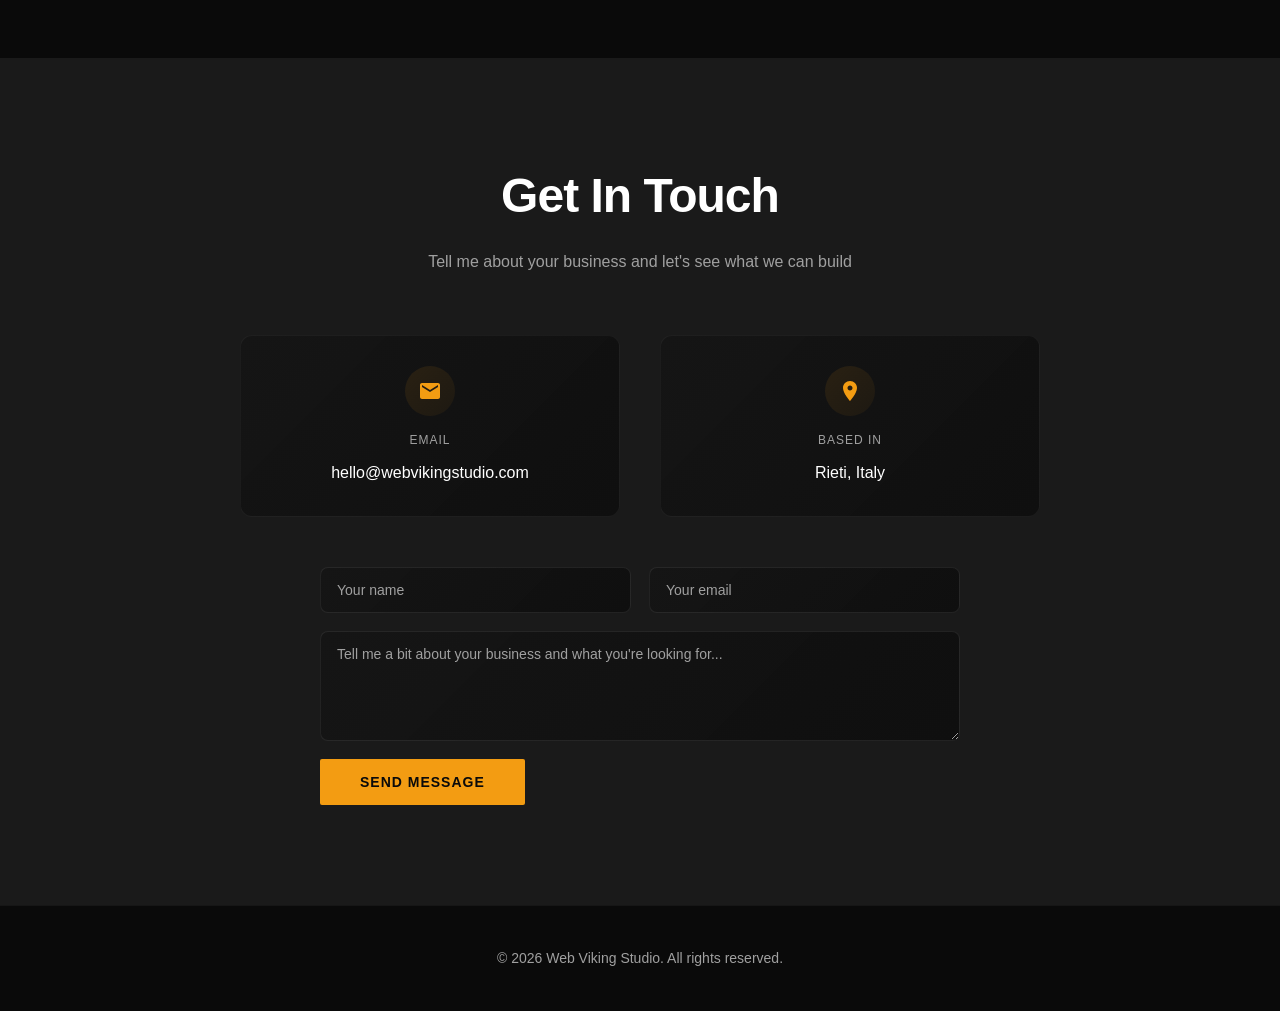
==== commit bd4a12a8: "Add files via upload" ====
--- a/index (2).html
+++ b/index (2).html
@@ -83,8 +83,19 @@
                     </div>
                 </div>
 
+                <!-- Girasole (portfolio demo) -->
+                <div class="coverflow-item" data-index="2">
+                    <img src="images/girasole-case-study.jpg" alt="Girasole trattoria website design" class="portfolio-image">
+                    <div class="portfolio-overlay">
+                        <div class="portfolio-category">Food &amp; Dining &middot; Portfolio Demo</div>
+                        <h3 class="portfolio-title">Girasole</h3>
+                        <p class="portfolio-description">A bilingual (IT/EN) trattoria site concept with menu and table reservations &mdash; built to show what a restaurant's site could look like.</p>
+                        <a href="https://kylar-v.github.io/girasole-portfolio-demo/" target="_blank" rel="noopener" class="portfolio-link">View live demo &rarr;</a>
+                    </div>
+                </div>
+
                 <!-- Invitation slide -->
-                <div class="coverflow-item" data-index="2">
+                <div class="coverflow-item" data-index="3">
                     <img src="images/mountain-cta.jpg" alt="Your business could be next" class="portfolio-image">
                     <div class="portfolio-overlay">
                         <div class="portfolio-category">Now Taking New Projects</div>
@@ -107,6 +118,7 @@
                 <div class="indicator active" data-index="0"></div>
                 <div class="indicator" data-index="1"></div>
                 <div class="indicator" data-index="2"></div>
+                <div class="indicator" data-index="3"></div>
             </div>
         </div>
     </section>
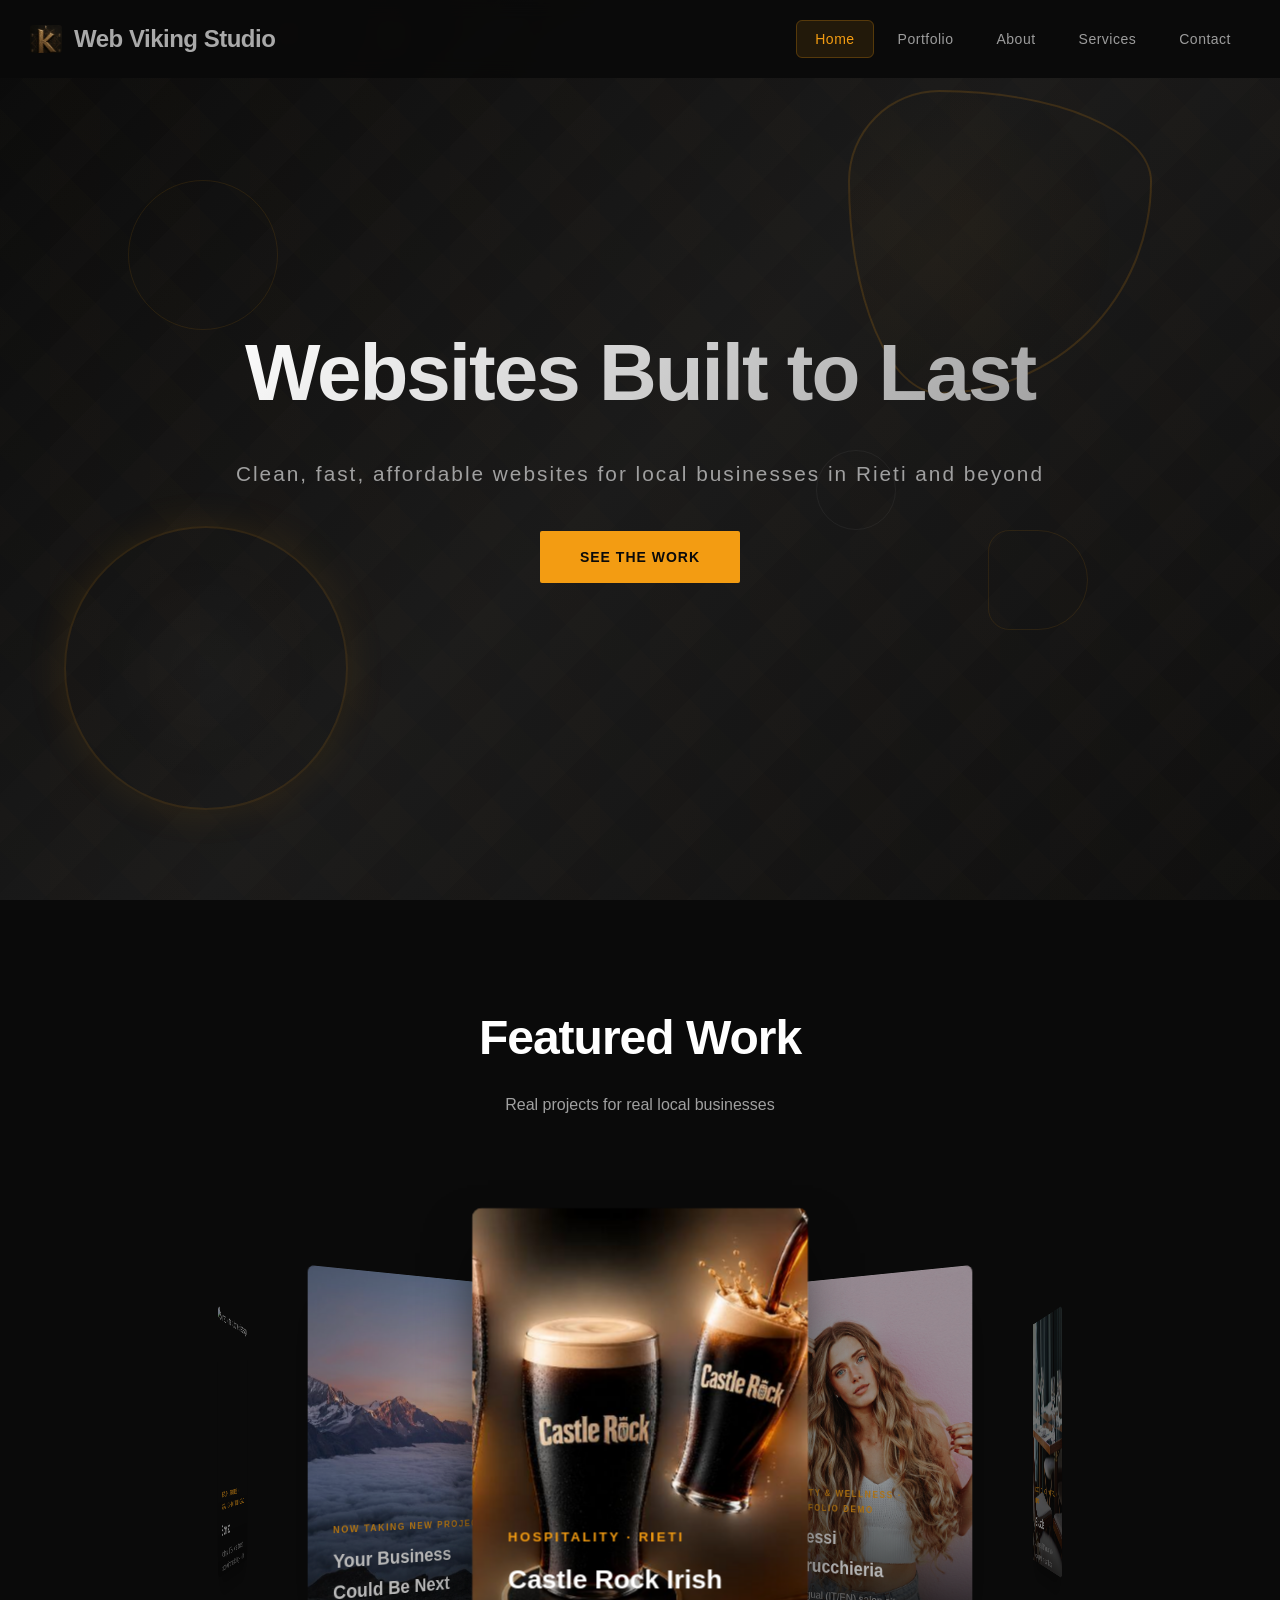
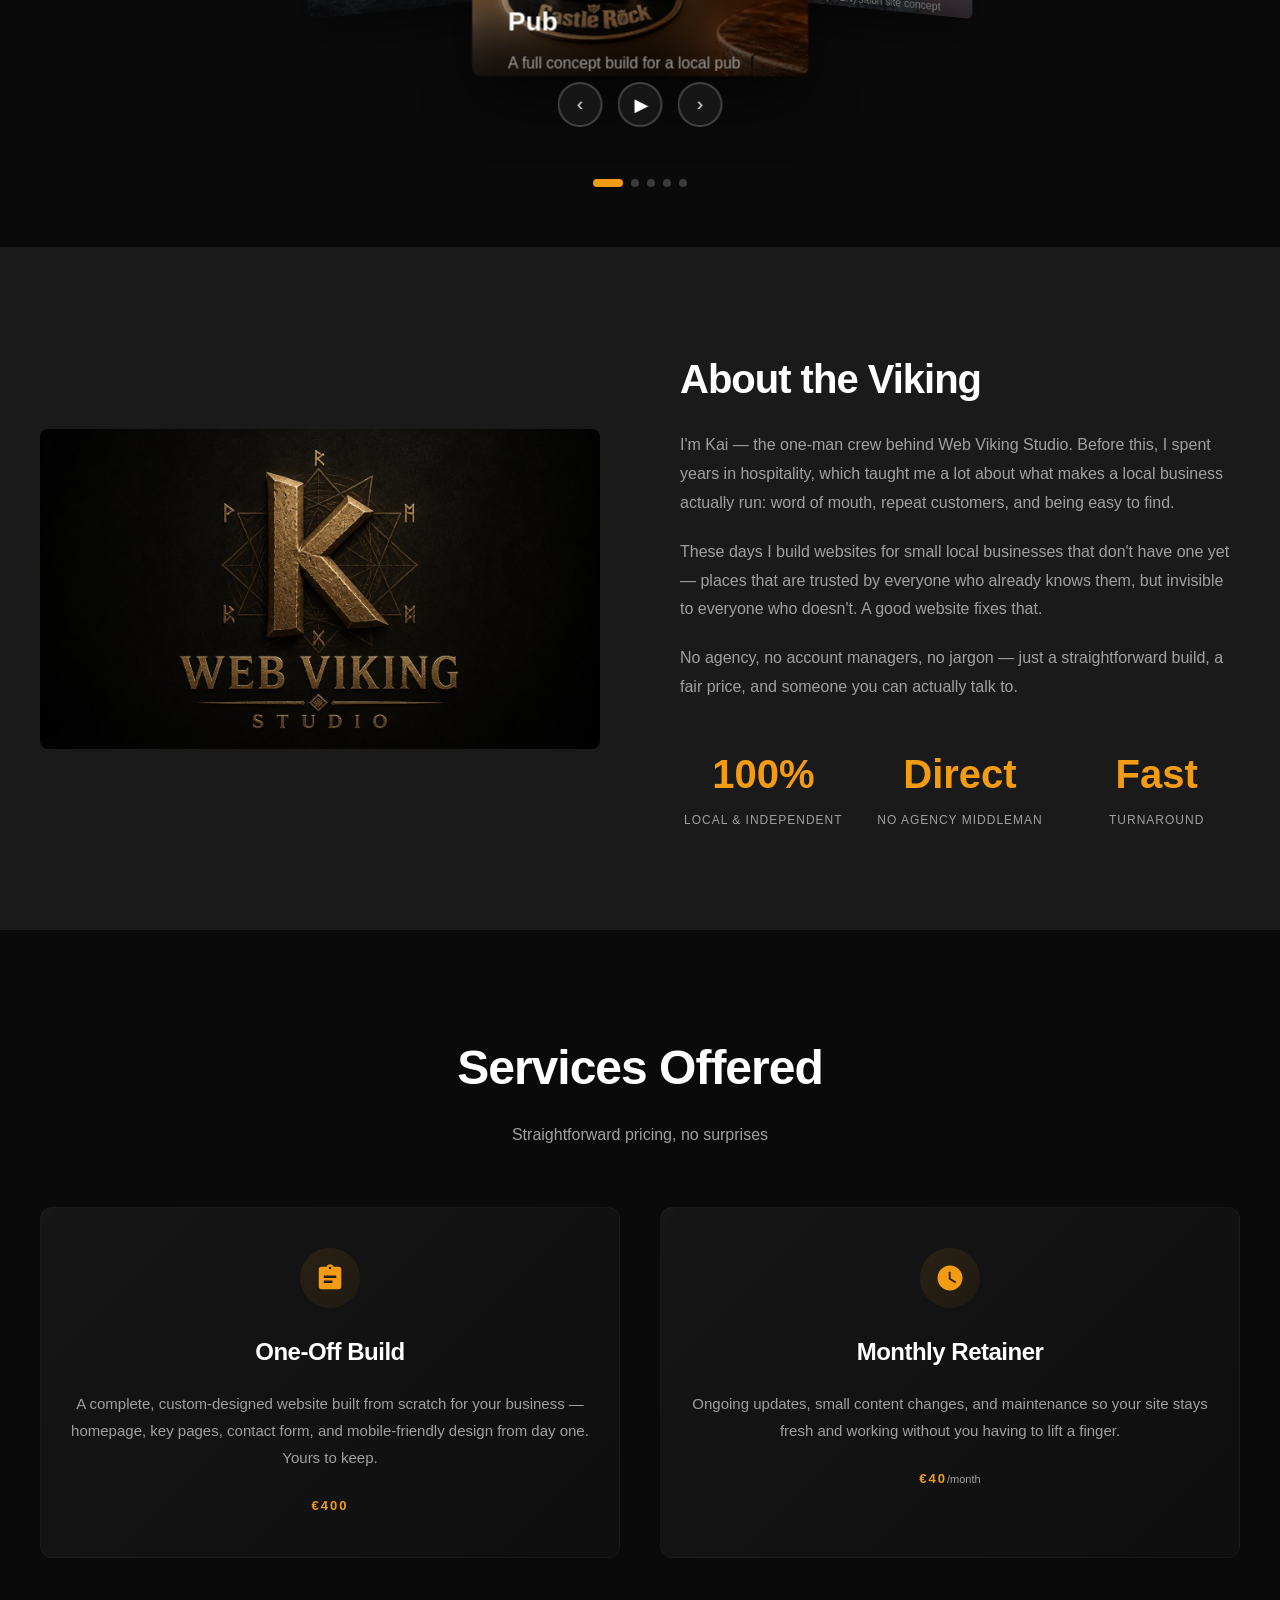
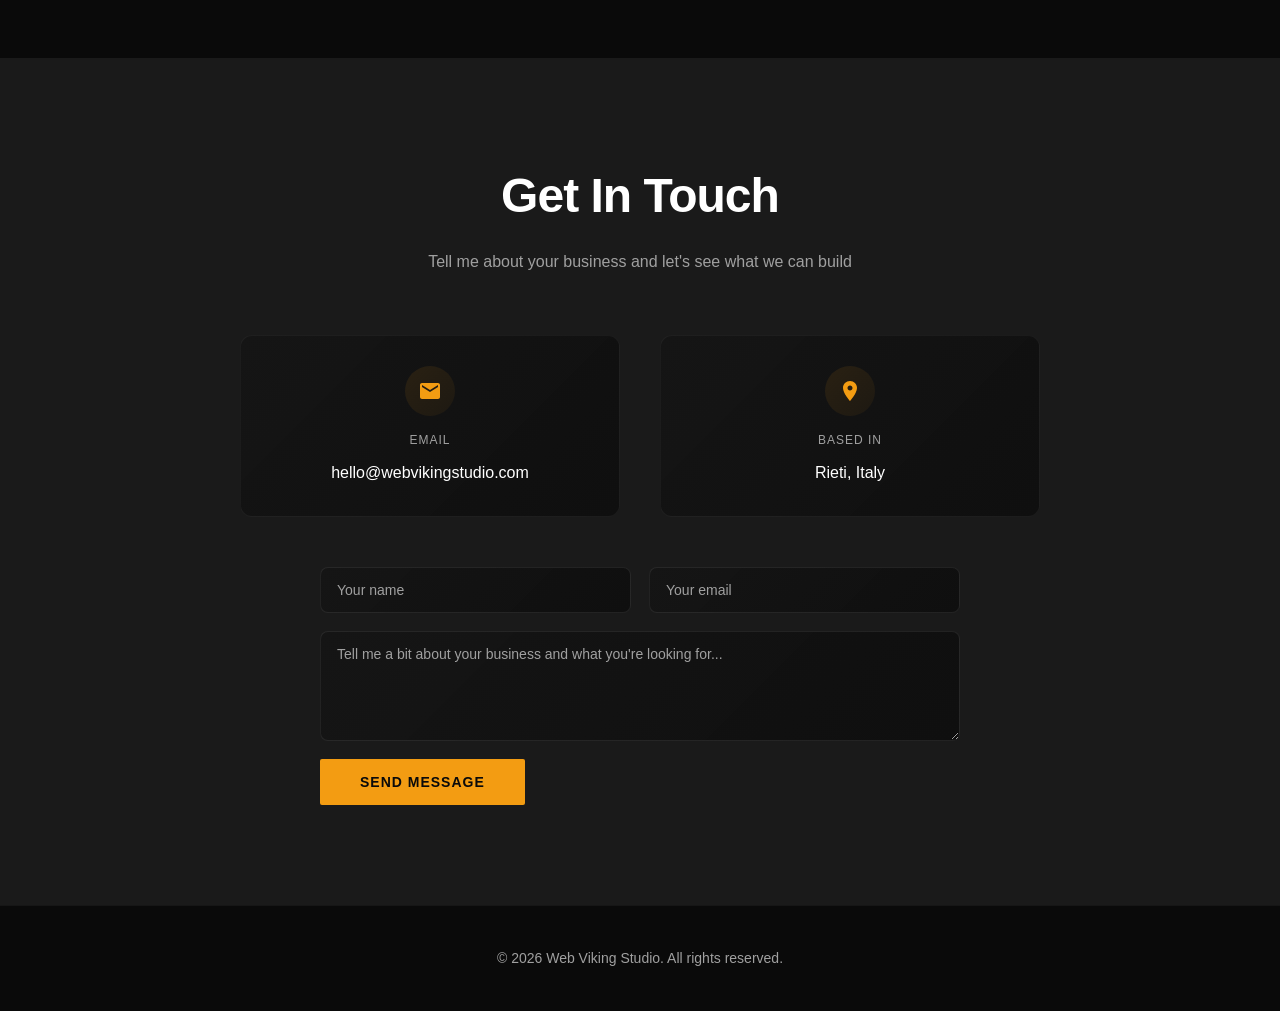
==== commit eb33fd94: "Add files via upload" ====
--- a/index (2).html
+++ b/index (2).html
@@ -94,8 +94,19 @@
                     </div>
                 </div>
 
+                <!-- Sorriso (portfolio demo) -->
+                <div class="coverflow-item" data-index="3">
+                    <img src="images/sorriso-case-study.jpg" alt="Sorriso dental studio website design" class="portfolio-image">
+                    <div class="portfolio-overlay">
+                        <div class="portfolio-category">Health &amp; Professional Services &middot; Portfolio Demo</div>
+                        <h3 class="portfolio-title">Sorriso</h3>
+                        <p class="portfolio-description">A bilingual (IT/EN) dental studio site concept with online booking &mdash; built to show what a professional practice's site could look like.</p>
+                        <a href="https://kylar-v.github.io/sorriso-portfolio-demo/" target="_blank" rel="noopener" class="portfolio-link">View live demo &rarr;</a>
+                    </div>
+                </div>
+
                 <!-- Invitation slide -->
-                <div class="coverflow-item" data-index="3">
+                <div class="coverflow-item" data-index="4">
                     <img src="images/mountain-cta.jpg" alt="Your business could be next" class="portfolio-image">
                     <div class="portfolio-overlay">
                         <div class="portfolio-category">Now Taking New Projects</div>
@@ -119,6 +130,7 @@
                 <div class="indicator" data-index="1"></div>
                 <div class="indicator" data-index="2"></div>
                 <div class="indicator" data-index="3"></div>
+                <div class="indicator" data-index="4"></div>
             </div>
         </div>
     </section>
